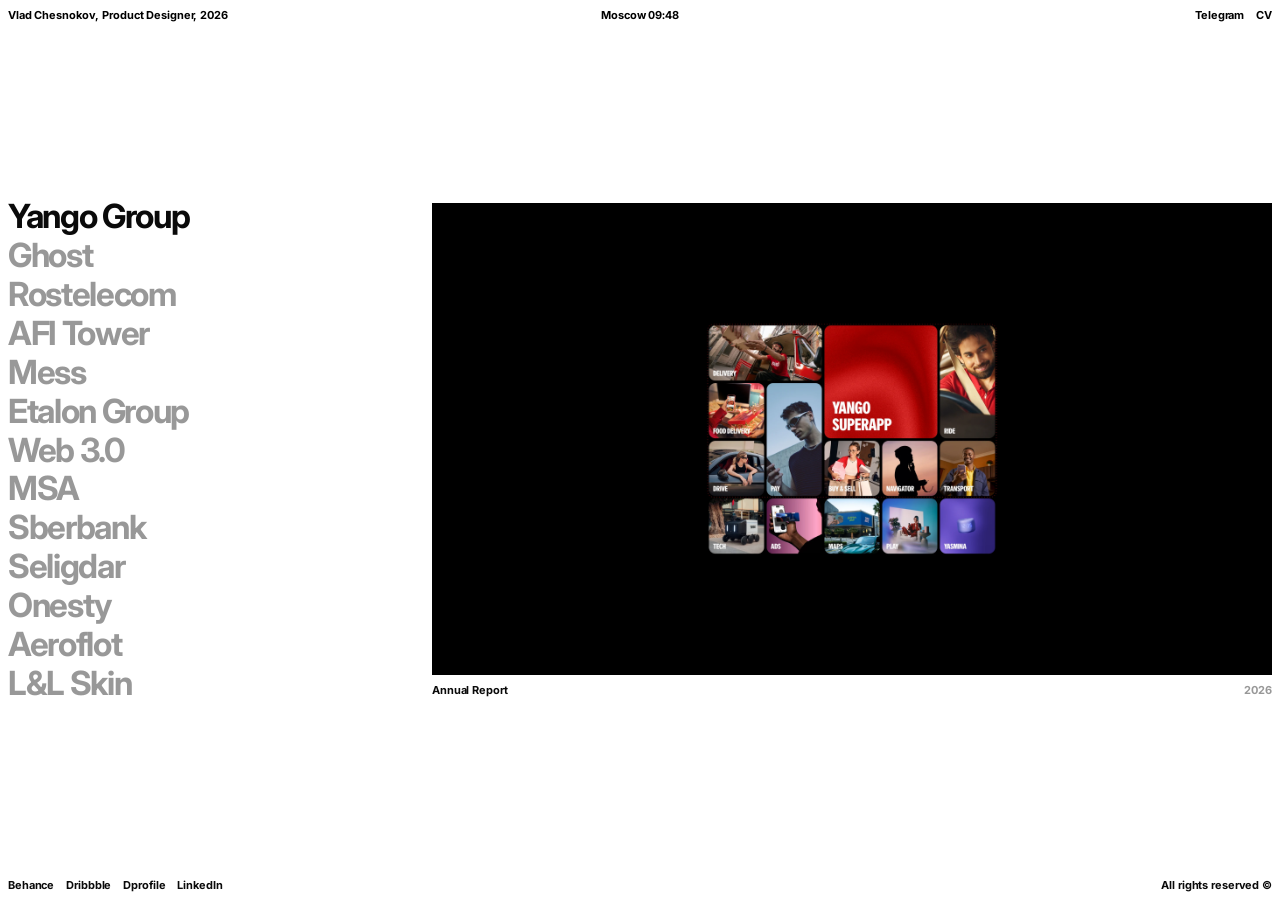
==== index.html @ 7e349fec "Portfolio site" ====
<!doctype html>
<html lang="ru">
<head>
<meta charset="utf-8">
<meta name="viewport" content="width=device-width, initial-scale=1">
<title>Vlad Chesnokov — Product Designer</title>
<link rel="preconnect" href="https://fonts.googleapis.com">
<link rel="preconnect" href="https://fonts.gstatic.com" crossorigin>
<link href="https://fonts.googleapis.com/css2?family=Inter:wght@400;700&display=swap" rel="stylesheet">
<link rel="stylesheet" href="./c/base.css?v=9">
<style>
  /* Главная (вариант D): список названий слева, большая обложка справа.
     Старый слайдер — menu-minimal.html. */
  html, body { height: 100%; overflow: hidden; overscroll-behavior: none; }

  .home {
    position: fixed; inset: 0;
    display: grid; grid-template-columns: repeat(12, minmax(0, 1fr)); gap: 8px;
    padding: 0 var(--gutter);
    align-items: center;
  }

  /* ---------- Список проектов ---------- */
  .list-wrap { grid-column: 1 / span 4; }
  .list { list-style: none; margin: 0; padding: 0; user-select: none; -webkit-user-select: none; }
  .list__item {
    display: block; padding: 2px 0;
    font-size: clamp(22px, 2.6vw, 40px); line-height: 1.05; letter-spacing: -0.04em;
    color: var(--c-muted); cursor: pointer; white-space: nowrap;
    transition: color .2s;
  }
  .list__item.is-active { color: var(--c-fg); }

  /* ---------- Сцена ---------- */
  .stage-col { grid-column: 5 / -1; }
  .stage {
    position: relative; aspect-ratio: 16 / 9; overflow: hidden;
    background: var(--c-tile);
  }
  .stage.can-open { cursor: pointer; }
  /* все обложки лежат слоями заранее; видны только текущая и приходящая */
  .stage__layer { position: absolute; inset: 0; overflow: hidden; visibility: hidden; }
  .stage__layer.is-on { visibility: visible; }
  .stage__inner { position: absolute; inset: 0; overflow: hidden; }
  .stage__inner img { width: 100%; height: 100%; object-fit: cover; display: block; }
  .stage__shade { position: absolute; inset: 0; background: #000; opacity: 0; pointer-events: none; }
  .stage.is-loading { opacity: 0; }
  .meta {
    display: grid; grid-template-columns: 1fr auto; gap: 16px;
    padding-top: 8px; overflow: hidden; height: calc(var(--leading) + 8px);
  }
  .meta__roll { display: block; transition: transform .5s var(--ease-io), opacity .3s; }
  .meta__year { color: var(--c-muted); }

  /* низ прибит к краю экрана — страница без прокрутки */
  .footer { position: fixed; left: 0; right: 0; bottom: 0; z-index: 20; }

  /* ---------- Мобилка: лента обложек вместо списка со сценой ---------- */
  .feed { display: none; }
  @media (max-width: 767.98px) {
    html, body { height: auto; overflow: visible; overscroll-behavior: auto; }
    .home { display: none; }
    .feed {
      display: grid; gap: 56px; list-style: none; margin: 0;
      padding: calc(var(--header-h) + 48px) var(--gutter) 64px;
    }
    .card { display: block; }
    .card__cover { aspect-ratio: 16 / 10; overflow: hidden; background: var(--c-tile); }
    .card__cover img { width: 100%; height: 100%; object-fit: cover; }
    .card__title { display: block; padding-top: 14px; font-size: 18px; line-height: 1.1; letter-spacing: -0.03em; }
    /* серые подписи — одной строкой: услуги слева, год справа */
    .card__row { display: flex; justify-content: space-between; align-items: baseline; gap: 12px; margin-top: 6px; color: var(--c-muted); }
    /* неактивные — обложка как есть, серое название и справа Soon */
    .feed .is-soon .card__head { display: flex; justify-content: space-between; align-items: baseline; gap: 12px; padding-top: 14px; color: var(--c-muted); }
    .feed .is-soon .card__title { padding-top: 0; }
    .footer { position: static; padding-top: 0; }
  }
  @media (prefers-reduced-motion: reduce) {
    .meta__roll { transition: none; }
  }
</style>
<script src="./c/pt.js?v=5"></script>
</head>
<body>

<header class="header" id="header">
  <a class="h-desk" href="./" data-i18n="name">Vlad Chesnokov, Product Designer, 2026</a>
  <a class="h-mob" href="./" data-i18n="nameShort">Vlad Chesnokov</a>
  <time class="header__clock" data-clock aria-label="Local time in Moscow">Moscow --:--</time>
  <!-- TODO: подставить реальные контакты -->
  <div class="socials h-desk">
    <a href="https://t.me/rxwlex" target="_blank" rel="noopener">Telegram</a>
    <a href="./media/cv/Vlad-Chesnokov-CV.pdf" download="Vlad-Chesnokov-CV.pdf">CV</a>
  </div>
  <button class="h-mob h-btn h-btn--end" id="menuToggle" type="button" aria-expanded="false" aria-controls="mobileMenu" data-i18n="menu">Menu</button>
  <div class="h-panel" id="mobileMenu">
    <ul>
      <li><a href="https://t.me/rxwlex" target="_blank" rel="noopener">Telegram</a></li>
      <li><a href="./media/cv/Vlad-Chesnokov-CV.pdf" download="Vlad-Chesnokov-CV.pdf">CV</a></li>
      <li><a href="https://www.behance.net/chesdsgn" target="_blank" rel="noopener">Behance</a></li>
      <li><a href="https://dribbble.com/chesdsgn" target="_blank" rel="noopener">Dribbble</a></li>
      <li><a href="https://dprofile.ru/chesdsgn" target="_blank" rel="noopener">Dprofile</a></li>
      <li><a href="#">LinkedIn</a></li>
    </ul>
  </div>
</header>

<main class="home">
  <h1 class="sr-only">Works</h1>
  <div class="list-wrap">
    <ul class="list" id="list" aria-label="Projects"></ul>
  </div>
  <div class="stage-col">
    <div class="stage is-loading" id="stage" role="link" tabindex="-1"></div>
    <div class="meta" aria-live="polite">
      <span class="meta__roll" id="metaTags"></span>
      <span class="meta__roll meta__year" id="metaYear"></span>
    </div>
  </div>
</main>

<!-- телефон: лента обложек (на десктопе скрыта) -->
<ul class="feed" id="feed" aria-label="Projects" data-pt></ul>

<!-- низ: время · профили · права; на телефоне профили — в Menu -->
<footer class="footer" id="footer">
  <nav class="footer__links" aria-label="Profiles">
    <a href="https://www.behance.net/chesdsgn" target="_blank" rel="noopener">Behance</a>
    <a href="https://dribbble.com/chesdsgn" target="_blank" rel="noopener">Dribbble</a>
    <a href="https://dprofile.ru/chesdsgn" target="_blank" rel="noopener">Dprofile</a>
    <a href="#">LinkedIn</a>
  </nav>
  <span class="footer__rights" data-i18n="rights">All rights reserved ©</span>
</footer>

<script src="./c/data.js?v=76"></script>
<script>
(() => {
  // data.js рассчитан на страницы в c/ — пути к картинкам поправляем на уровень выше
  const P = window.PROJECTS.map((p) => ({ ...p, image: p.image.replace(/^\.\.\/(\.\.\/)?media\//, "./media/") }));
  const N = P.length;
  const status = (p) => T(p.status); // View ↗ / NDA / Soon на текущем языке
  const reduce = matchMedia("(prefers-reduced-motion: reduce)").matches;
  const fine = matchMedia("(hover: hover) and (pointer: fine)").matches;
  const mob = matchMedia("(max-width: 767.98px)"); // на телефоне вместо сцены — лента
  const wrap = (i) => ((i % N) + N) % N;
  const canOpen = (p) => p.status !== "soon";
  const caseHref = (p) => `./c/project.html?p=${encodeURIComponent(p.slug)}`;
  const esc = (s) => String(s).replace(/[&<>"]/g, (c) => ({ "&": "&amp;", "<": "&lt;", ">": "&gt;", '"': "&quot;" }[c]));
  const $ = (id) => document.getElementById(id);

  // ---------- Старт: проект из #slug (возврат из кейса) ----------
  const startSlug = decodeURIComponent(location.hash.slice(1));
  const startIdx = Math.max(0, P.findIndex((p) => p.slug === startSlug));
  let returning = false;
  try { returning = !!startSlug && sessionStorage.getItem("works:back") === startSlug; } catch {}

  // ---------- Лента для телефона ----------
  const feed = $("feed");
  feed.innerHTML = P.map((p) => {
    if (!canOpen(p)) return `<li class="is-soon" id="f-${esc(p.slug)}"><div class="card">
      <div class="card__cover"><img src="${esc(p.image)}" alt="" loading="lazy" decoding="async"></div>
      <div class="card__head"><span class="card__title">${esc(p.title)}</span><span>Soon</span></div></div></li>`;
    const tag = "a";
    return `<li class="${canOpen(p) ? "" : "is-soon"}" id="f-${esc(p.slug)}"><${tag} class="card"${canOpen(p) ? ` href="${caseHref(p)}"` : ""}>
      <div class="card__cover"><img src="${esc(p.image)}" alt="" loading="lazy" decoding="async"></div>
      <span class="card__title">${esc(p.title)}</span>
      <div class="card__row"><span>${esc(p.tags || "")}</span><span>${esc(p.status === "soon" ? T("soon") : p.year)}</span></div></${tag}></li>`;
  }).join("");
  // запоминаем открытый кейс, чтобы «назад» вернул к его карточке
  feed.addEventListener("click", (e) => {
    const li = e.target instanceof Element && e.target.closest("li");
    if (li && li.querySelector("a.card")) history.replaceState(null, "", `#${li.id.slice(2)}`);
  });
  // вернулись из кейса — показываем его карточку
  if (mob.matches && startSlug) $(`f-${startSlug}`)?.scrollIntoView({ block: "center" });

  // ---------- Список проектов ----------
  const list = $("list");
  list.innerHTML = P.map((p, i) =>
    `<li class="list__item${canOpen(p) ? "" : " is-soon"}" data-i="${i}" role="button" tabindex="-1">${esc(p.title)}</li>`).join("");
  const items = [...list.children];

  // Колесо/свайп/стрелки двигают цель, после паузы — доводка к ближайшему проекту
  let pos = startIdx, target = startIdx;
  let lastInput = -1e9, snapped = true, lastDir = 1;
  const nudge = (d) => { target += d; lastDir = Math.sign(d) || lastDir; lastInput = performance.now(); snapped = false; };
  const goTo = (i) => {
    const cur = wrap(Math.round(target));
    let d = i - cur; if (d > N / 2) d -= N; if (d < -N / 2) d += N;
    target = Math.round(target) + d; pos = target; snapped = true; lastDir = Math.sign(d) || lastDir;
    setActive(i); // сразу, не дожидаясь кадра
  };
  const rowH = 40;

  // колесо — только без мыши (тачпады планшетов и т. п.); на ПК проекты выбираются наведением
  addEventListener("wheel", (e) => {
    if (fine || mob.matches) return;
    if (e.target instanceof Element && e.target.closest(".header")) return;
    e.preventDefault();
    let dy = e.deltaY; if (e.deltaMode === 1) dy *= 16;
    nudge(dy / 260);
  }, { passive: false });

  // тач / перо: свайп по всему экрану
  let drag = null;
  addEventListener("pointerdown", (e) => {
    if (mob.matches || e.pointerType === "mouse" || (e.target instanceof Element && e.target.closest(".header"))) return;
    drag = { y: e.clientY, y0: e.clientY, t: performance.now(), v: 0 };
  });
  addEventListener("pointermove", (e) => {
    if (!drag) return;
    const dy = drag.y - e.clientY, now = performance.now();
    nudge(dy / rowH);
    drag.v = dy / Math.max(1, now - drag.t); drag.y = e.clientY; drag.t = now;
  });
  addEventListener("pointerup", () => {
    if (!drag) return;
    if (Math.abs(drag.y0 - drag.y) > 6) { target += Math.max(-3, Math.min(3, drag.v * 6)); lastInput = -1e9; }
    drag = null;
  });
  addEventListener("pointercancel", () => { drag = null; });

  // наведение: проект под курсором становится активным
  if (fine) items.forEach((it) => it.addEventListener("mouseenter", () => goTo(+it.dataset.i)));

  // клавиатура
  addEventListener("keydown", (e) => {
    if (mob.matches) return;
    if (["ArrowDown", "PageDown"].includes(e.key)) { e.preventDefault(); goTo(wrap(Math.round(target) + 1)); }
    else if (["ArrowUp", "PageUp"].includes(e.key)) { e.preventDefault(); goTo(wrap(Math.round(target) - 1)); }
    else if (e.key === "Enter" && !(e.target instanceof Element && e.target.closest("a, button"))) openCase();
  });

  // клик по строке: неактивная — выбрать, активная — открыть кейс
  items.forEach((it) => it.addEventListener("click", () => {
    const i = +it.dataset.i;
    if (i === active) openCase(); else goTo(i);
  }));

  // ---------- Сцена ----------
  // Все обложки сразу кладём слоями и декодируем; страница показывает сцену, когда всё готово.
  // Шторка — встречные translate у слоя и его содержимого: работает на видеокарте, без
  // перерисовки (clip-path на больших картинках давал рывки).
  const stage = $("stage");
  const EASE = "cubic-bezier(.65, 0, .35, 1)";
  const DUR = 800;
  const layers = P.map((p) => {
    const layer = document.createElement("div");
    layer.className = "stage__layer";
    layer.innerHTML = `<div class="stage__inner"><img alt="${esc(p.title)}" decoding="sync" draggable="false"></div><div class="stage__shade"></div>`;
    const img = layer.querySelector("img"); img.src = p.image;
    stage.appendChild(layer);
    return { layer, inner: layer.firstElementChild, img, shade: layer.lastElementChild,
             ready: img.decode().catch(() => {}) };
  });
  const allReady = Promise.race([Promise.all(layers.map((l) => l.ready)), new Promise((r) => setTimeout(r, 6000))]);

  // Переходы по очереди: пока шторка едет, новые выборы только запоминаются,
  // после неё — сразу к последнему выбранному (без промежуточных).
  let busy = false, onTop = -1, z = 1;
  const showImage = async (i, dir) => {
    busy = true;
    await allReady;
    const inc = layers[i], out = onTop >= 0 ? layers[onTop] : null;
    inc.layer.style.zIndex = ++z;
    inc.layer.classList.add("is-on");
    if (!out || reduce) {
      if (out) out.layer.classList.remove("is-on");
      onTop = i; busy = false; return afterShow();
    }
    const d = dir >= 0 ? 1 : -1;                         // 1 — кадр приходит снизу
    const opt = { duration: DUR, easing: EASE };
    const all = [
      inc.layer.animate([{ transform: `translate3d(0, ${d * 100}%, 0)` }, { transform: "translate3d(0, 0, 0)" }], opt),
      inc.inner.animate([{ transform: `translate3d(0, ${-d * 100}%, 0)` }, { transform: "translate3d(0, 0, 0)" }], opt),
      inc.img.animate([{ transform: "scale(1.12)" }, { transform: "scale(1)" }], { duration: DUR + 300, easing: "cubic-bezier(.2, .8, .2, 1)" }),
      out.inner.animate([{ transform: "translate3d(0, 0, 0) scale(1)" }, { transform: `translate3d(0, ${-d * 12}%, 0) scale(1.04)` }], opt),
      out.shade.animate([{ opacity: 0 }, { opacity: .4 }], opt),
    ];
    await all[0].finished.catch(() => {});
    out.layer.classList.remove("is-on");
    all.forEach((a) => a.cancel());                      // уходящий слой возвращаем в исходное
    onTop = i;
    busy = false;
    afterShow();
  };
  const afterShow = () => { if (active !== shown) runShow(); };
  allReady.then(() => {
    stage.classList.remove("is-loading");
    if (!reduce && !returning && !(window.PT && PT.entering)) stage.animate([{ clipPath: "inset(0 0 100% 0)" }, { clipPath: "inset(0 0 0 0)" }], { duration: 1100, easing: EASE });
  });

  // мета под сценой: строка прокатывается вверх/вниз
  const metaTags = $("metaTags"), metaYear = $("metaYear");
  const rollMeta = (p, dir) => {
    [[metaTags, p.tags], [metaYear, p.status === "soon" ? T("soon") : p.year]].forEach(([el, text]) => {
      if (reduce) { el.textContent = text; return; }
      el.animate([{ transform: "none", opacity: 1 }, { transform: `translateY(${dir >= 0 ? -100 : 100}%)`, opacity: 0 }], { duration: 220, easing: "ease-in" })
        .finished.then(() => {
          el.textContent = text;
          el.animate([{ transform: `translateY(${dir >= 0 ? 100 : -100}%)`, opacity: 0 }, { transform: "none", opacity: 1 }], { duration: 320, easing: "cubic-bezier(.2, .8, .2, 1)" });
        });
    });
  };

  // ---------- Активный проект ----------
  let active = -1, shown = -1, pendingShow = null;
  const setActive = (i) => {
    if (i === active) return;
    active = i;
    // название подсвечивается сразу
    items.forEach((it) => it.classList.toggle("is-active", +it.dataset.i === i));
    const p = P[i];
    stage.classList.toggle("can-open", canOpen(p));
    stage.setAttribute("aria-label", `${p.title} — ${canOpen(p) ? "open case" : "coming soon"}`);
    // кадр — только когда курсор задержался: при быстром проведении промежуточные
    // проекты пропускаются, и сразу открывается тот, на котором остановились
    clearTimeout(pendingShow);
    if (shown < 0) runShow(); else pendingShow = setTimeout(runShow, 90);
  };
  function runShow() {
    if (busy || active === shown) return;
    const dir = shown < 0 || active > shown ? 1 : -1; // ниже по списку — шторка снизу
    shown = active;
    showImage(active, dir); rollMeta(P[active], dir);
  }

  // ---------- Открыть кейс ----------
  function openCase() {
    const p = P[active];
    if (!canOpen(p)) return deny();
    history.replaceState(null, "", `#${p.slug}`);
    try { sessionStorage.setItem("works:back", p.slug); } catch {}
    window.PT ? PT.go(caseHref(p)) : (location.href = caseHref(p));
  }
  function deny() {
    if (reduce) return;
    items[active].animate([{ transform: "translateX(0)" }, { transform: "translateX(-5px)" }, { transform: "translateX(5px)" },
      { transform: "translateX(-3px)" }, { transform: "translateX(0)" }], { duration: 360, easing: "ease-out" });
  }
  stage.addEventListener("click", openCase);

  // ---------- Цикл ----------
  let prevT = performance.now();
  const frame = (now) => {
    const dt = Math.min(0.05, Math.max(0.001, (now - prevT) / 1000)); prevT = now;
    if (!snapped && !drag && now - lastInput > 140) {
      // доводка: если прокрутили хотя бы на 0.2 строки в сторону движения — к следующей
      const base = lastDir > 0 ? Math.floor(target) : Math.ceil(target);
      target = Math.abs(target - base) >= 0.2 ? base + lastDir : base;
      snapped = true;
    }
    pos += (target - pos) * (1 - Math.exp(-(reduce ? 60 : 9) * dt));
    if (Math.abs(target - pos) < 0.0005) pos = target;
    const a = wrap(Math.round(pos));
    if (a !== active) {
      const dir = active < 0 ? 1 : (((a - active) % N) + N) % N <= N / 2 ? 1 : -1;
      setActive(a, dir);
    }
    requestAnimationFrame(frame);
  };

  // смена языка: подписи под сценой и кнопка меню
  addEventListener("langchange", () => {
    if (active >= 0) metaYear.textContent = P[active].status === "soon" ? T("soon") : P[active].year;
    menuToggle.textContent = header.classList.contains("is-menu-open") ? T("close") : T("menu");
  });

  // ---------- Мобильное меню ----------
  const header = $("header"), menuToggle = $("menuToggle");
  menuToggle.addEventListener("click", () => {
    const open = !header.classList.contains("is-menu-open");
    header.classList.toggle("is-menu-open", open);
    menuToggle.textContent = open ? T("close") : T("menu");
    menuToggle.setAttribute("aria-expanded", String(open));
  });

  // ---------- Старт ----------
  requestAnimationFrame(frame);
})();
</script>
</body>
</html>
---- c/base.css ----
/* Вариант C — общая база. Типографика и шапка из стиля проекта, белый фон; сетка и поведение по референсу. */
:root {
  --c-bg: #fff;
  --c-fg: #0a0a0a;
  --c-muted: rgba(10, 10, 10, 0.42);
  --c-line: rgba(10, 10, 10, 0.1);
  --c-hl-bg: #0a0a0a;
  --c-hl-fg: #fff;
  --c-hl-muted: rgba(255, 255, 255, 0.55);
  --c-tile: #f2f2f2;

  --font: "Inter", system-ui, sans-serif;
  --size: 11px;
  --leading: 14px;
  --tracking: -0.01em;

  --gutter: 8px;
  --header-h: 30px;
  --ease-out: cubic-bezier(.2, .8, .2, 1);
  --ease-io: cubic-bezier(.65, 0, .35, 1);
}

*, *::before, *::after { box-sizing: border-box; }
html { background: var(--c-bg); }
body {
  margin: 0;
  background: var(--c-bg);
  color: var(--c-fg);
  font-family: var(--font);
  font-size: var(--size);
  line-height: var(--leading);
  letter-spacing: var(--tracking);
  font-weight: 700;
  -webkit-font-smoothing: antialiased;
}
a { color: inherit; text-decoration: none; }
img, video { display: block; max-width: 100%; }
button { font: inherit; color: inherit; letter-spacing: inherit; background: none; border: 0; padding: 0; cursor: pointer; }
:focus-visible { outline: 1px solid var(--c-fg); outline-offset: 2px; }
.muted { color: var(--c-muted); }
.sr-only { position: absolute; width: 1px; height: 1px; overflow: hidden; clip: rect(0 0 0 0); white-space: nowrap; }

/* Lenis */
html.lenis, html.lenis body { height: auto; }
.lenis.lenis-smooth { scroll-behavior: auto !important; }
.lenis.lenis-stopped { overflow: hidden; }

/* ---------- Header (как на основной странице) ---------- */
.header {
  position: fixed; inset: 0 0 auto 0; z-index: 50;
  padding: var(--gutter);
  display: grid; grid-template-columns: 1fr auto 1fr; align-items: start;
  mix-blend-mode: difference; color: #fff;
}
/* Москва и время — по центру шапки */
.header__clock { justify-self: center; font-variant-numeric: tabular-nums; white-space: nowrap; }

/* Низ: профили слева, права справа */
.footer {
  display: grid; grid-template-columns: 1fr 1fr; align-items: end;
  padding: var(--gutter);
}
.footer__clock { font-variant-numeric: tabular-nums; white-space: nowrap; }
.footer__links { display: flex; gap: 12px; }
.footer__rights { justify-self: end; white-space: nowrap; }
.footer a { transition: opacity .2s; }
.footer a:hover { opacity: .55; }
.header .socials { display: flex; gap: 12px; justify-self: end; }
.header a { transition: opacity .2s; }
.header a:hover { opacity: .55; }
.header [aria-current="page"] { text-decoration: underline; text-underline-offset: 2px; }

/* Мобильная шапка как на главной: Works · время · Menu, подпись внизу.
   .h-desk — только десктоп, .h-mob — только мобилка. */
.h-mob, .h-panel, .credit { display: none; }
.h-btn {
  justify-self: start;
  padding: 15px 8px; margin: -15px -8px; /* хит-зона 44px без сдвига текста */
  text-align: left;
}
.h-btn--end { justify-self: end; }
.h-panel ul, .h-panel ol { list-style: none; margin: 0; padding: 0; }
.h-panel a { display: flex; gap: 6px; padding: 4px 0; }
.h-panel .num { opacity: .5; font-variant-numeric: tabular-nums; }
.h-panel [aria-current="page"] { text-decoration: none; }
.h-panel [aria-current="page"] .num { opacity: 1; }
.credit {
  position: fixed; left: 0; right: 0; bottom: var(--gutter); z-index: 50;
  margin: 0; text-align: center;
  mix-blend-mode: difference; color: #fff;
  pointer-events: none;
}
.credit a { pointer-events: auto; }

@media (max-width: 699.98px) {
  /* имя слева, Telegram и CV справа; часов и Меню на телефоне нет */
  .header { grid-template-columns: 1fr auto; column-gap: 12px; row-gap: 22px; }
  .header .h-desk { display: none; }
  .h-mob, .credit { display: block; }
  .header .socials.h-desk { display: flex; gap: 12px; }
  .header__clock, #menuToggle, #mobileMenu { display: none; }
  /* низ: профили слева, права справа */
  .footer__links { gap: 10px; }
  .header.is-works-open #worksMenu { display: block; grid-column: 1 / -1; }
}

/* ---------- CV: модальное окно ---------- */
.cv {
  width: min(720px, calc(100vw - var(--gutter) * 2)); max-width: none;
  height: calc(100dvh - var(--gutter) * 2); max-height: none;
  margin: var(--gutter) auto; padding: 0; border: 0;
  background: #f6f6f6; color: var(--c-fg); /* фон как у PDF */
  display: none; flex-direction: column; overflow: hidden;
}
.cv[open] { display: flex; animation: cv-in .45s var(--ease-out); }
.cv::backdrop { background: rgba(10, 10, 10, .45); animation: cv-fade .3s ease-out; }
.cv__bar {
  display: grid; grid-template-columns: 1fr auto auto; gap: 16px; align-items: center;
  padding: 12px 16px; background: var(--c-bg);
}
.cv__bar a, .cv__bar button { padding: 15px 4px; margin: -15px -4px; transition: opacity .2s; }
.cv__bar a:hover, .cv__bar button:hover { opacity: .55; }
.cv__body { flex: 1; overflow-y: auto; overscroll-behavior: contain; padding: 16px; }
.cv__body img { width: 100%; height: auto; }
html.cv-open { overflow: hidden; }
@keyframes cv-in { from { opacity: 0; transform: translateY(24px); } }
@keyframes cv-fade { from { opacity: 0; } }
@media (max-width: 699.98px) {
  .cv { width: 100vw; height: 100dvh; margin: 0; }
  .cv__body { padding: 8px; }
}
@media (prefers-reduced-motion: reduce) { .cv[open], .cv::backdrop { animation: none; } }
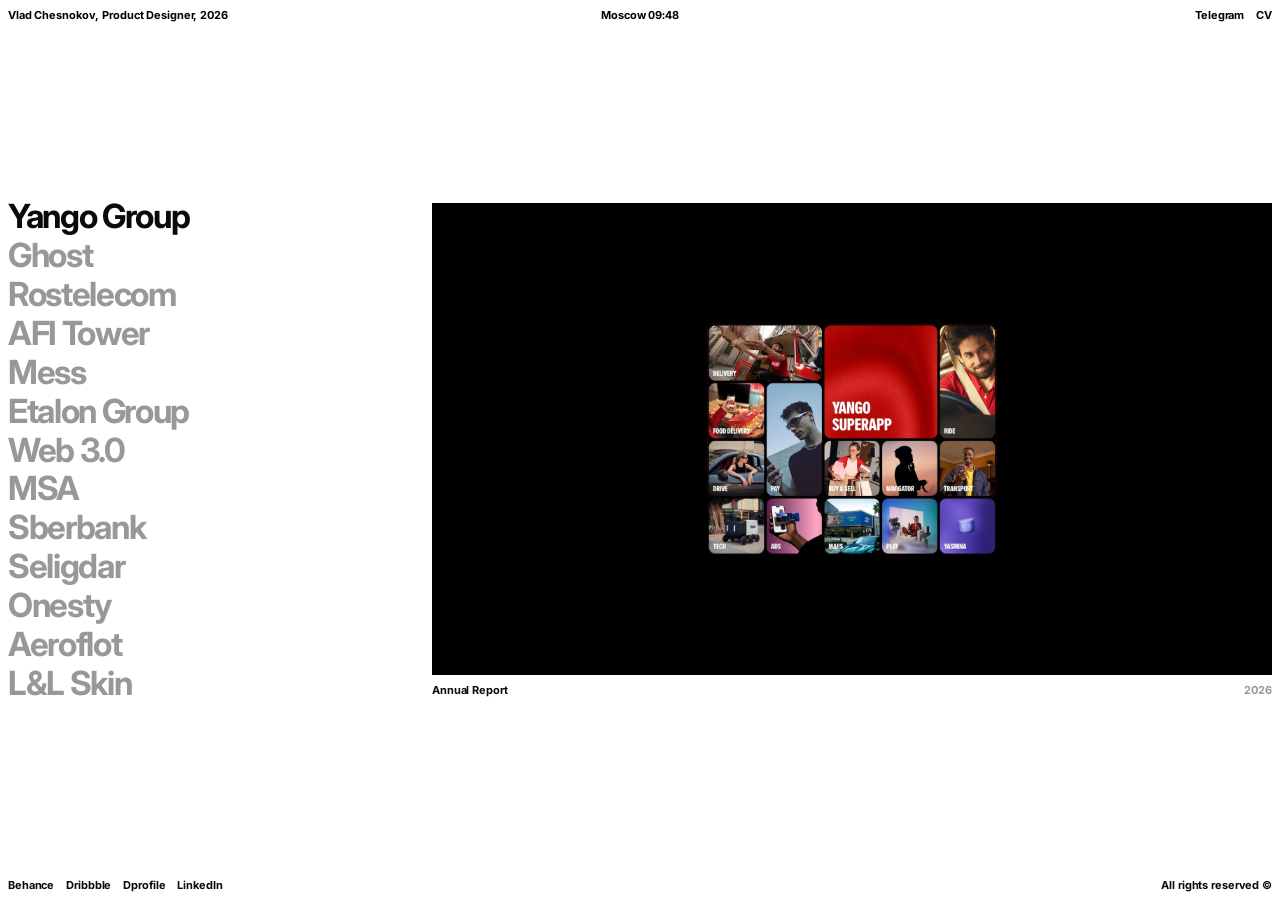
==== commit 72aa7672: "Faster home page, smaller covers, favicon" ====
--- a/index.html
+++ b/index.html
@@ -3,6 +3,9 @@
 <head>
 <meta charset="utf-8">
 <meta name="viewport" content="width=device-width, initial-scale=1">
+<link rel="icon" href="./media/icon/favicon.svg" type="image/svg+xml">
+<link rel="icon" href="./media/icon/favicon-32.png" sizes="32x32" type="image/png">
+<link rel="apple-touch-icon" href="./media/icon/apple-touch-icon.png">
 <title>Vlad Chesnokov — Product Designer</title>
 <link rel="preconnect" href="https://fonts.googleapis.com">
 <link rel="preconnect" href="https://fonts.gstatic.com" crossorigin>
@@ -133,7 +136,7 @@
   <span class="footer__rights" data-i18n="rights">All rights reserved ©</span>
 </footer>
 
-<script src="./c/data.js?v=76"></script>
+<script src="./c/data.js?v=77"></script>
 <script>
 (() => {
   // data.js рассчитан на страницы в c/ — пути к картинкам поправляем на уровень выше
@@ -157,13 +160,14 @@
 
   // ---------- Лента для телефона ----------
   const feed = $("feed");
-  feed.innerHTML = P.map((p) => {
+  const imgAttrs = (i) => (i < 2 ? `loading="eager"${i ? "" : ' fetchpriority="high"'}` : 'loading="lazy"');
+  feed.innerHTML = P.map((p, i) => {
     if (!canOpen(p)) return `<li class="is-soon" id="f-${esc(p.slug)}"><div class="card">
-      <div class="card__cover"><img src="${esc(p.image)}" alt="" loading="lazy" decoding="async"></div>
+      <div class="card__cover"><img src="${esc(p.image)}" alt="" ${imgAttrs(i)} decoding="async"></div>
       <div class="card__head"><span class="card__title">${esc(p.title)}</span><span>Soon</span></div></div></li>`;
     const tag = "a";
     return `<li class="${canOpen(p) ? "" : "is-soon"}" id="f-${esc(p.slug)}"><${tag} class="card"${canOpen(p) ? ` href="${caseHref(p)}"` : ""}>
-      <div class="card__cover"><img src="${esc(p.image)}" alt="" loading="lazy" decoding="async"></div>
+      <div class="card__cover"><img src="${esc(p.image)}" alt="" ${imgAttrs(i)} decoding="async"></div>
       <span class="card__title">${esc(p.title)}</span>
       <div class="card__row"><span>${esc(p.tags || "")}</span><span>${esc(p.status === "soon" ? T("soon") : p.year)}</span></div></${tag}></li>`;
   }).join("");
@@ -239,7 +243,9 @@
   }));
 
   // ---------- Сцена ----------
-  // Все обложки сразу кладём слоями и декодируем; страница показывает сцену, когда всё готово.
+  // Обложки лежат слоями. Сцена показывается, как только готова первая; остальные
+  // догружаются в фоне, а переход к проекту ждёт только свою картинку.
+  // На телефоне сцены нет (там лента) — картинки сюда не грузим.
   // Шторка — встречные translate у слоя и его содержимого: работает на видеокарте, без
   // перерисовки (clip-path на больших картинках давал рывки).
   const stage = $("stage");
@@ -248,20 +254,35 @@
   const layers = P.map((p) => {
     const layer = document.createElement("div");
     layer.className = "stage__layer";
-    layer.innerHTML = `<div class="stage__inner"><img alt="${esc(p.title)}" decoding="sync" draggable="false"></div><div class="stage__shade"></div>`;
-    const img = layer.querySelector("img"); img.src = p.image;
+    layer.innerHTML = `<div class="stage__inner"><img alt="${esc(p.title)}" decoding="async" draggable="false"></div><div class="stage__shade"></div>`;
     stage.appendChild(layer);
-    return { layer, inner: layer.firstElementChild, img, shade: layer.lastElementChild,
-             ready: img.decode().catch(() => {}) };
-  });
-  const allReady = Promise.race([Promise.all(layers.map((l) => l.ready)), new Promise((r) => setTimeout(r, 6000))]);
+    return { layer, inner: layer.firstElementChild, img: layer.querySelector("img"), shade: layer.lastElementChild, src: p.image, ready: null };
+  });
+  const timeout = (ms) => new Promise((r) => setTimeout(r, ms));
+  const load = (i) => {
+    if (mob.matches) return Promise.resolve();
+    const l = layers[i];
+    if (!l.ready) {
+      // ждём загрузку (decode() у скрытой картинки может не завершиться), потом короткая раскодировка
+      l.ready = new Promise((res) => { l.img.onload = l.img.onerror = res; l.img.src = l.src; if (l.img.complete) res(); })
+        .then(() => Promise.race([l.img.decode().catch(() => {}), timeout(300)]));
+    }
+    return l.ready;
+  };
+  const firstReady = mob.matches ? Promise.resolve() : Promise.race([load(startIdx), timeout(3000)]);
+  // остальные — по одной в фоне после первой, сначала соседние
+  firstReady.then(() => {
+    if (mob.matches) return;
+    const order = layers.map((_, i) => i).sort((a, b) => Math.min(Math.abs(a - startIdx), N - Math.abs(a - startIdx)) - Math.min(Math.abs(b - startIdx), N - Math.abs(b - startIdx)));
+    order.reduce((chain, i) => chain.then(() => load(i)), Promise.resolve());
+  });
 
   // Переходы по очереди: пока шторка едет, новые выборы только запоминаются,
   // после неё — сразу к последнему выбранному (без промежуточных).
   let busy = false, onTop = -1, z = 1;
   const showImage = async (i, dir) => {
     busy = true;
-    await allReady;
+    await Promise.race([load(i), timeout(2500)]);
     const inc = layers[i], out = onTop >= 0 ? layers[onTop] : null;
     inc.layer.style.zIndex = ++z;
     inc.layer.classList.add("is-on");
@@ -286,7 +307,7 @@
     afterShow();
   };
   const afterShow = () => { if (active !== shown) runShow(); };
-  allReady.then(() => {
+  firstReady.then(() => {
     stage.classList.remove("is-loading");
     if (!reduce && !returning && !(window.PT && PT.entering)) stage.animate([{ clipPath: "inset(0 0 100% 0)" }, { clipPath: "inset(0 0 0 0)" }], { duration: 1100, easing: EASE });
   });
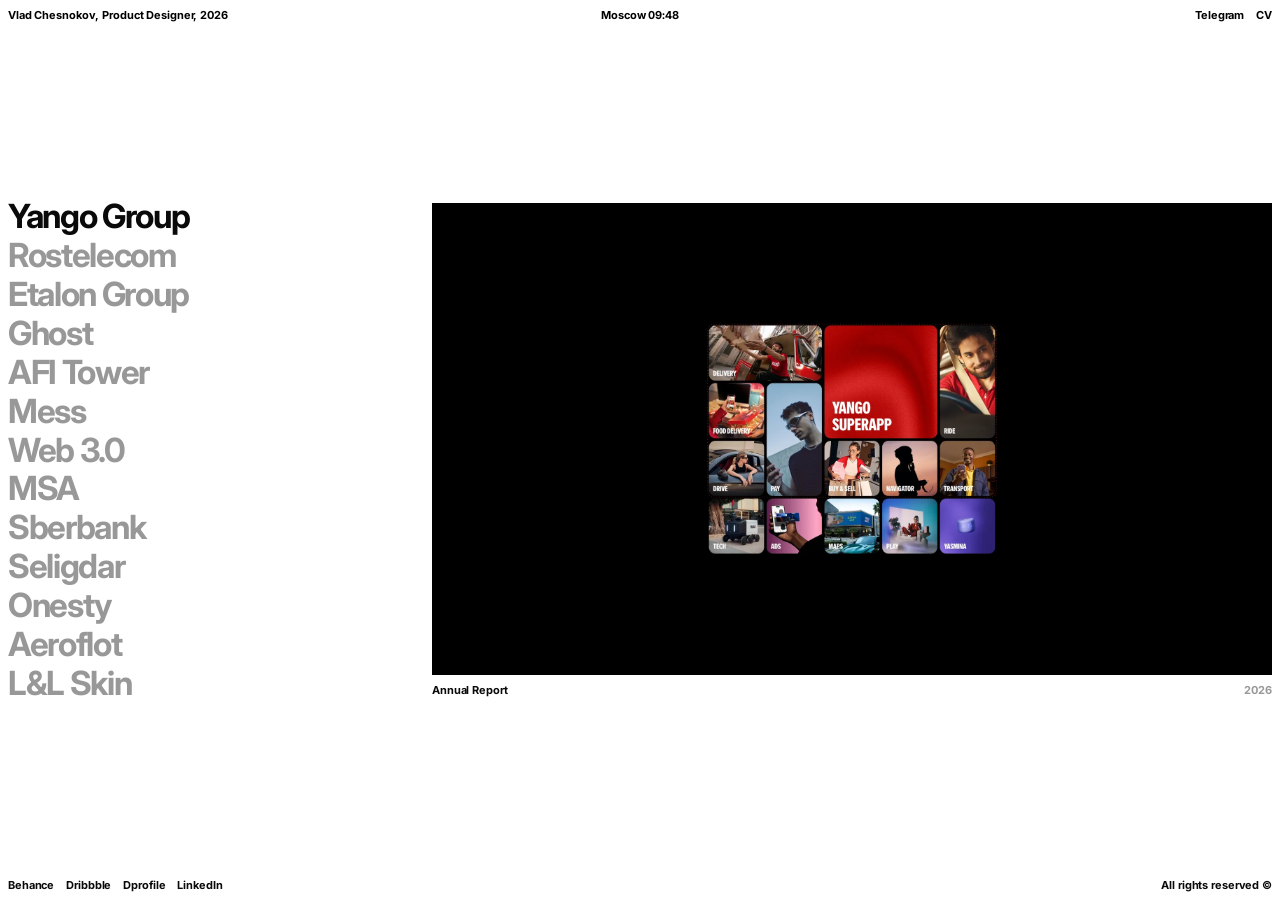
==== commit b0ebadb1: "New favicon; smoother scroll in case pages Co-Authored-By: Claude Opus 5.5 <noreply@anthropic.com>" ====
--- a/index.html
+++ b/index.html
@@ -3,9 +3,9 @@
 <head>
 <meta charset="utf-8">
 <meta name="viewport" content="width=device-width, initial-scale=1">
-<link rel="icon" href="./media/icon/favicon.svg" type="image/svg+xml">
-<link rel="icon" href="./media/icon/favicon-32.png" sizes="32x32" type="image/png">
-<link rel="apple-touch-icon" href="./media/icon/apple-touch-icon.png">
+<link rel="icon" href="./media/icon/favicon.ico?v=3" sizes="any">
+<link rel="icon" href="./media/icon/favicon-32.png?v=3" sizes="32x32" type="image/png">
+<link rel="apple-touch-icon" href="./media/icon/apple-touch-icon.png?v=3">
 <title>Vlad Chesnokov — Product Designer</title>
 <link rel="preconnect" href="https://fonts.googleapis.com">
 <link rel="preconnect" href="https://fonts.gstatic.com" crossorigin>
@@ -83,6 +83,7 @@
   }
 </style>
 <script src="./c/pt.js?v=5"></script>
+<script defer src="/_vercel/insights/script.js"></script> <!-- Vercel Web Analytics, без куки -->
 </head>
 <body>
 
@@ -93,13 +94,13 @@
   <!-- TODO: подставить реальные контакты -->
   <div class="socials h-desk">
     <a href="https://t.me/rxwlex" target="_blank" rel="noopener">Telegram</a>
-    <a href="./media/cv/Vlad-Chesnokov-CV.pdf" download="Vlad-Chesnokov-CV.pdf">CV</a>
+    <a href="https://drive.google.com/file/d/1aLAJoxSaFjiZqbq2LT3Ua2D0ChsQWROl/view?usp=sharing" target="_blank" rel="noopener">CV</a>
   </div>
   <button class="h-mob h-btn h-btn--end" id="menuToggle" type="button" aria-expanded="false" aria-controls="mobileMenu" data-i18n="menu">Menu</button>
   <div class="h-panel" id="mobileMenu">
     <ul>
       <li><a href="https://t.me/rxwlex" target="_blank" rel="noopener">Telegram</a></li>
-      <li><a href="./media/cv/Vlad-Chesnokov-CV.pdf" download="Vlad-Chesnokov-CV.pdf">CV</a></li>
+      <li><a href="https://drive.google.com/file/d/1aLAJoxSaFjiZqbq2LT3Ua2D0ChsQWROl/view?usp=sharing" target="_blank" rel="noopener">CV</a></li>
       <li><a href="https://www.behance.net/chesdsgn" target="_blank" rel="noopener">Behance</a></li>
       <li><a href="https://dribbble.com/chesdsgn" target="_blank" rel="noopener">Dribbble</a></li>
       <li><a href="https://dprofile.ru/chesdsgn" target="_blank" rel="noopener">Dprofile</a></li>
